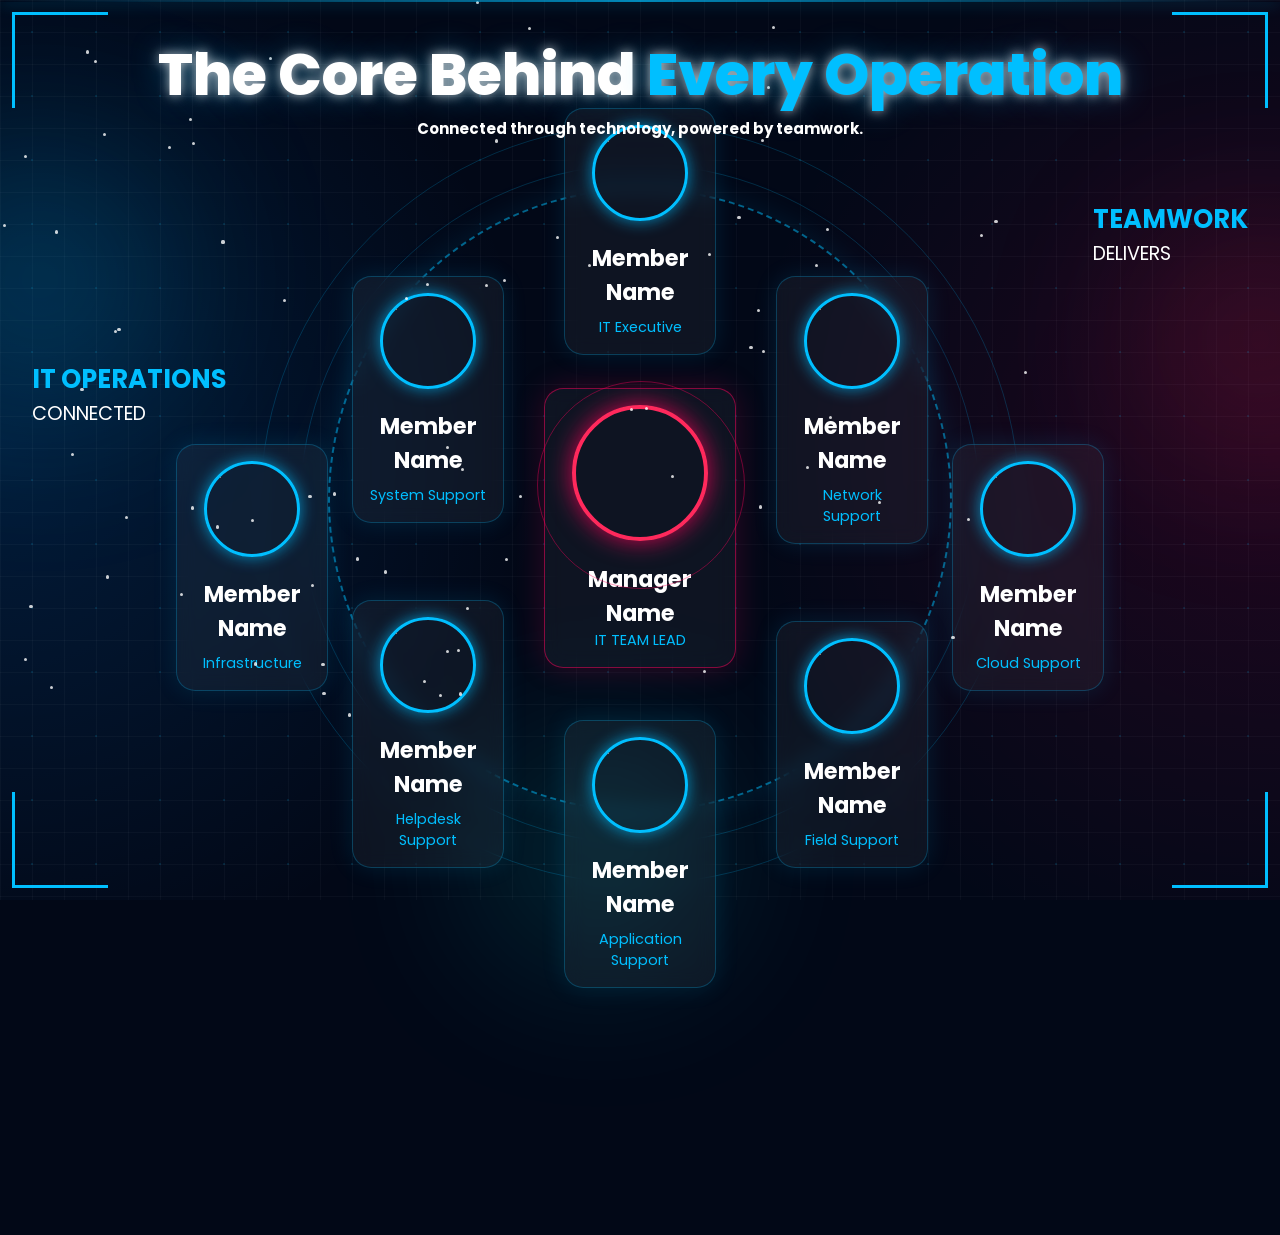
==== index.html @ b1c2d2b2 "Rename DTDC.html to index.html" ====
<!DOCTYPE html>
<html lang="en">

<head>

    <meta charset="UTF-8">
    <meta name="viewport" content="width=device-width, initial-scale=1.0">

    <title>DTDC IT Team</title>

    <link rel="stylesheet" href="style.css">

    <!-- Google Font -->
    <link href="https://fonts.googleapis.com/css2?family=Poppins:wght@300;400;500;600;700;800&display=swap"
        rel="stylesheet">

</head>

<body>
<div class="particles"></div>
<div class="scanner"></div>
    <!-- Background -->
    <div class="background"></div>
    <div class="grid">
<div class="glow glow1"></div>
<div class="glow glow2"></div>
<div class="glow glow3"></div>
</div>
    <!-- HUD Corners -->
    <div class="corner top-left"></div>
    <div class="corner top-right"></div>
    <div class="corner bottom-left-corner"></div>
    <div class="corner bottom-right-corner"></div>

    <!-- Side Text -->
    <div class="side-text left-side">
        <h2>IT OPERATIONS</h2>
        <span>CONNECTED</span>
    </div>

    <div class="side-text right-side">
        <h2>TEAMWORK</h2>
        <span>DELIVERS</span>
    </div>

    <!-- Hero -->
    <section class="hero">

        <!-- Heading -->
        <div class="heading">

            <h1>
                The Core Behind
                <span>Every Operation</span>
            </h1>

            <h3>
                Connected through technology, powered by teamwork.
            </h3>

        </div>

        <!-- Team Wrapper -->
        <div class="team-wrapper">
<div class="ring ring1"></div>
<div class="ring ring2"></div>
            <!-- Main Circle -->
            <div class="main-circle"></div>

            <!-- SVG Connection Lines -->
            <svg class="connections">

                <line x1="700" y1="400" x2="700" y2="170" />

                <line x1="700" y1="400" x2="420" y2="220" />

                <line x1="700" y1="400" x2="980" y2="220" />

                <line x1="700" y1="400" x2="280" y2="400" />

                <line x1="700" y1="400" x2="1120" y2="400" />

                <line x1="700" y1="400" x2="420" y2="620" />

                <line x1="700" y1="400" x2="980" y2="620" />

                <line x1="700" y1="400" x2="700" y2="760" />

            </svg>

            <!-- Top -->
            <div class="card top">

                <img src="images/member1.jpg">

                <h3>Member Name</h3>

                <p>IT Executive</p>

            </div>

            <!-- Upper Left -->
            <div class="card upper-left">

                <img src="images/member2.jpg">

                <h3>Member Name</h3>

                <p>System Support</p>

            </div>

            <!-- Upper Right -->
            <div class="card upper-right">

                <img src="images/member3.jpg">

                <h3>Member Name</h3>

                <p>Network Support</p>

            </div>

            <!-- Left -->
            <div class="card left">

                <img src="images/member4.jpg">

                <h3>Member Name</h3>

                <p>Infrastructure</p>

            </div>

            <!-- Right -->
            <div class="card right">

                <img src="images/member5.jpg">

                <h3>Member Name</h3>

                <p>Cloud Support</p>

            </div>

            <!-- Bottom Left -->
            <div class="card bottom-left">

                <img src="images/member6.jpg">

                <h3>Member Name</h3>

                <p>Helpdesk Support</p>

            </div>

            <!-- Bottom Right -->
            <div class="card bottom-right">

                <img src="images/member7.jpg">

                <h3>Member Name</h3>

                <p>Field Support</p>

            </div>

            <!-- Bottom -->
            <div class="card bottom">

                <img src="images/member8.jpg">

                <h3>Member Name</h3>

                <p>Application Support</p>

            </div>

            <!-- Manager -->
            <div class="manager">

                <div class="manager-ring"></div>

                <img src="images/manager.jpg">

                <h2>Manager Name</h2>

                <span>IT TEAM LEAD</span>

            </div>

        </div>

    </section>

    <script src="script.js"></script>

</body>

</html>
---- style.css ----
* {

    margin: 0;
    padding: 0;
    box-sizing: border-box;
}

body {

    font-family: 'Poppins', sans-serif;

    overflow-x: hidden;

    background: #020817;

    color: white;
}
/* Floating Particles */

.particles::before,
.particles::after {

    content: "";

    position: fixed;

    width: 100%;
    height: 100%;

    background-image:
        radial-gradient(#00bfff 1px, transparent 1px);

    background-size: 80px 80px;

    opacity: 0.08;

    animation:
        moveParticles 20s linear infinite;

    z-index: -1;
}

.particles::after {

    animation-direction: reverse;

    opacity: 0.05;
}
/* Scanner */

.scanner {

    position: fixed;

    width: 100%;
    height: 3px;

    background:
        linear-gradient(to right,
            transparent,
            #00bfff,
            transparent);

    top: 0;

    box-shadow:
        0 0 20px #00bfff;

    animation:
        scan 6s linear infinite;

    z-index: 2;

    opacity: 0.7;
}
/* Background */

.background {

    position: fixed;

    width: 100%;
    height: 100%;

    background:
        radial-gradient(circle at left,
            rgba(0, 140, 255, 0.15),
            transparent 40%),

        radial-gradient(circle at right,
            rgba(255, 0, 90, 0.12),
            transparent 40%),

        #020817;

    z-index: -3;
}

/* Grid */

.grid {

    position: fixed;

    width: 100%;
    height: 100%;

    background-image:
        linear-gradient(rgba(255,255,255,0.03) 1px,
            transparent 1px),

        linear-gradient(90deg,
            rgba(255,255,255,0.03) 1px,
            transparent 1px);

    background-size: 40px 40px;

    z-index: -2;
    animation:
    gridMove 20s linear infinite;
}
/* AI Glow Orbs */

.glow {

    position: fixed;

    border-radius: 50%;

    filter: blur(120px);

    opacity: 0.25;

    z-index: -1;

    animation:
        floatGlow 10s ease-in-out infinite;
}

/* Blue */

.glow1 {

    width: 300px;
    height: 300px;

    background: #00bfff;

    left: -100px;
    top: 200px;
}

/* Red */

.glow2 {

    width: 250px;
    height: 250px;

    background: #ff295c;

    right: -100px;
    top: 300px;

    animation-delay: 2s;
}

/* Cyan */

.glow3 {

    width: 220px;
    height: 220px;

    background: cyan;

    bottom: -50px;
    left: 40%;

    animation-delay: 4s;
}
/* Hero */

.hero {

    width: 100%;
    min-height: 100vh;

    display: flex;
    flex-direction: column;

    align-items: center;
}

/* Heading */

.heading {

   

    margin-top: 40px;

    text-align: center;

    position: relative;

    z-index: 10;

}

.heading h1 {

    font-size: 72px;

    font-weight: 800;

    text-shadow:
        0 0 15px rgba(255,255,255,0.7),
        0 0 40px rgba(0,191,255,0.4);
}

.heading span {

    color: #00bfff;
}

.heading p {

    margin-top: 15px;

    color: #d1d5db;

    font-size: 22px;
}

/* Team Wrapper */

.team-wrapper {

    position: relative;

    width: 1400px;
    height: 980px;

    margin-top: 20px;
}
.ring {

    position: absolute;

    border-radius: 50%;

    border:
        1px solid rgba(0,191,255,0.2);

    animation:
        rotateCircle 20s linear infinite;
}

/* Ring 1 */

.ring1 {

    width: 850px;
    height: 850px;

    top: 10px;
    left: 275px;
}

/* Ring 2 */

.ring2 {

    width: 950px;
    height: 950px;

    top: -40px;
    left: 225px;

    animation-direction: reverse;
}
/* Main Circle */

.main-circle {

    position: absolute;

    width: 780px;
    height: 780px;

    border-radius: 50%;

    border:
        3px dashed rgba(0,191,255,0.5);

    top: 40px;
    left: 310px;

    box-shadow:
        0 0 40px rgba(0,191,255,0.1);

    animation:
        rotateCircle 40s linear infinite;
}

/* Connections */

.connections {

    .connections {

    position: absolute;

    width: 100%;
    height: 100%;

    z-index: 1;
}
}

.connections line {

    stroke: #00bfff;

    stroke-width: 3;

    filter:
        drop-shadow(0 0 8px rgba(0,191,255,0.8));
}

/* Cards */

.card,
.manager {

    position: absolute;

    width: 190px;

    padding: 20px;

    border-radius: 24px;

    background:
        rgba(255,255,255,0.05);

    border:
        1px solid rgba(0,191,255,0.25);

    backdrop-filter: blur(12px);

    text-align: center;

    transition: 0.4s ease;

    box-shadow:
        0 0 30px rgba(0,191,255,0.12);
}

/* Hover */

.card:hover,
.manager:hover {

    transform:
        translateY(-10px)
        scale(1.05);
}

/* Images */

.card img,
.manager img {

    width: 120px;
    height: 120px;

    object-fit: cover;

    border-radius: 50%;

    border:
        4px solid #00bfff;

    box-shadow:
        0 0 20px rgba(0,191,255,0.7);
}

/* Text */

.card h3,
.manager h2 {

    margin-top: 15px;

    font-size: 28px;
}

.card p,
.manager span {

    margin-top: 10px;

    color: #00bfff;

    font-size: 18px;
}

/* Manager */

.manager {

    width: 240px;

    top: 290px;
    left: 580px;

    border:
        1px solid rgba(255,0,90,0.5);

    box-shadow:
        0 0 40px rgba(255,0,90,0.2);
}

.manager img {

    width: 170px;
    height: 170px;

    border:
        5px solid #ff295c;

    box-shadow:
        0 0 30px rgba(255,0,90,0.8);
}

/* Ring */

.manager-ring {

    position: absolute;

    width: 260px;
    height: 260px;

    border-radius: 50%;

    border:
        2px solid rgba(255,0,90,0.4);

    top: -10px;
    left: -10px;

    animation:
        pulseRing 3s infinite;
}

/* Positions */

.top {

    top: -60px;
    left: 605px;
}

.upper-left {

    top: 150px;
    left: 340px;
}

.upper-right {

    top: 150px;
    right: 340px;
}

.left {

    top: 360px;
    left: 120px;
}

.right {

    top: 360px;
    right: 120px;
}

.bottom-left {

    bottom: 90px;
    left: 340px;
}

.bottom-right {

    bottom: 90px;
    right: 340px;
}

.bottom {

    bottom: -60px;
    left: 605px;
}

/* Side Text */

.side-text {

    position: fixed;

    z-index: 10;
}

.left-side {

    left: 40px;
    top: 450px;
}

.right-side {

    right: 40px;
    top: 250px;
}

.side-text h2 {

    color: #00bfff;

    font-size: 32px;
}

.side-text span {

    color: white;

    font-size: 24px;
}

/* HUD Corners */

.corner {

    position: fixed;

    width: 120px;
    height: 120px;

    border: 4px solid #00bfff;

    z-index: 10;
}

.top-left {

    top: 15px;
    left: 15px;

    border-right: none;
    border-bottom: none;
}

.top-right {

    top: 15px;
    right: 15px;

    border-left: none;
    border-bottom: none;
}

.bottom-left-corner {

    bottom: 15px;
    left: 15px;

    border-right: none;
    border-top: none;
}

.bottom-right-corner {

    bottom: 15px;
    right: 15px;

    border-left: none;
    border-top: none;
}

/* Animations */

@keyframes rotateCircle {

    from {
        transform: rotate(0deg);
    }

    to {
        transform: rotate(360deg);
    }
}

@keyframes pulseRing {

    0% {

        transform: scale(1);

        opacity: 1;
    }

    50% {

        transform: scale(1.05);

        opacity: 0.7;
    }

    100% {

        transform: scale(1);

        opacity: 1;
    }
}

/* Responsive */

@media(max-width: 1500px) {

    body {

        zoom: 80%;
    }
}
/* Stars */

.star {

    position: fixed;

    width: 4px;
    height: 4px;

    background: white;

    border-radius: 50%;

    opacity: 0.8;

    animation:
        blink infinite alternate;
}

@keyframes blink {

    from {

        opacity: 0.2;
    }

    to {

        opacity: 1;
    }
}
@keyframes floatGlow {

    0% {

        transform:
            translateY(0px)
            scale(1);
    }

    50% {

        transform:
            translateY(-40px)
            scale(1.1);
    }

    100% {

        transform:
            translateY(0px)
            scale(1);
    }
}

@keyframes moveParticles {

    from {

        transform:
            translateY(0);
    }

    to {

        transform:
            translateY(-100px);
    }
}

@keyframes scan {

    from {

        top: -10%;
    }

    to {

        top: 110%;
    }
}

@keyframes gridMove {

    from {

        background-position: 0 0;
    }

    to {

        background-position: 80px 80px;
    }
}
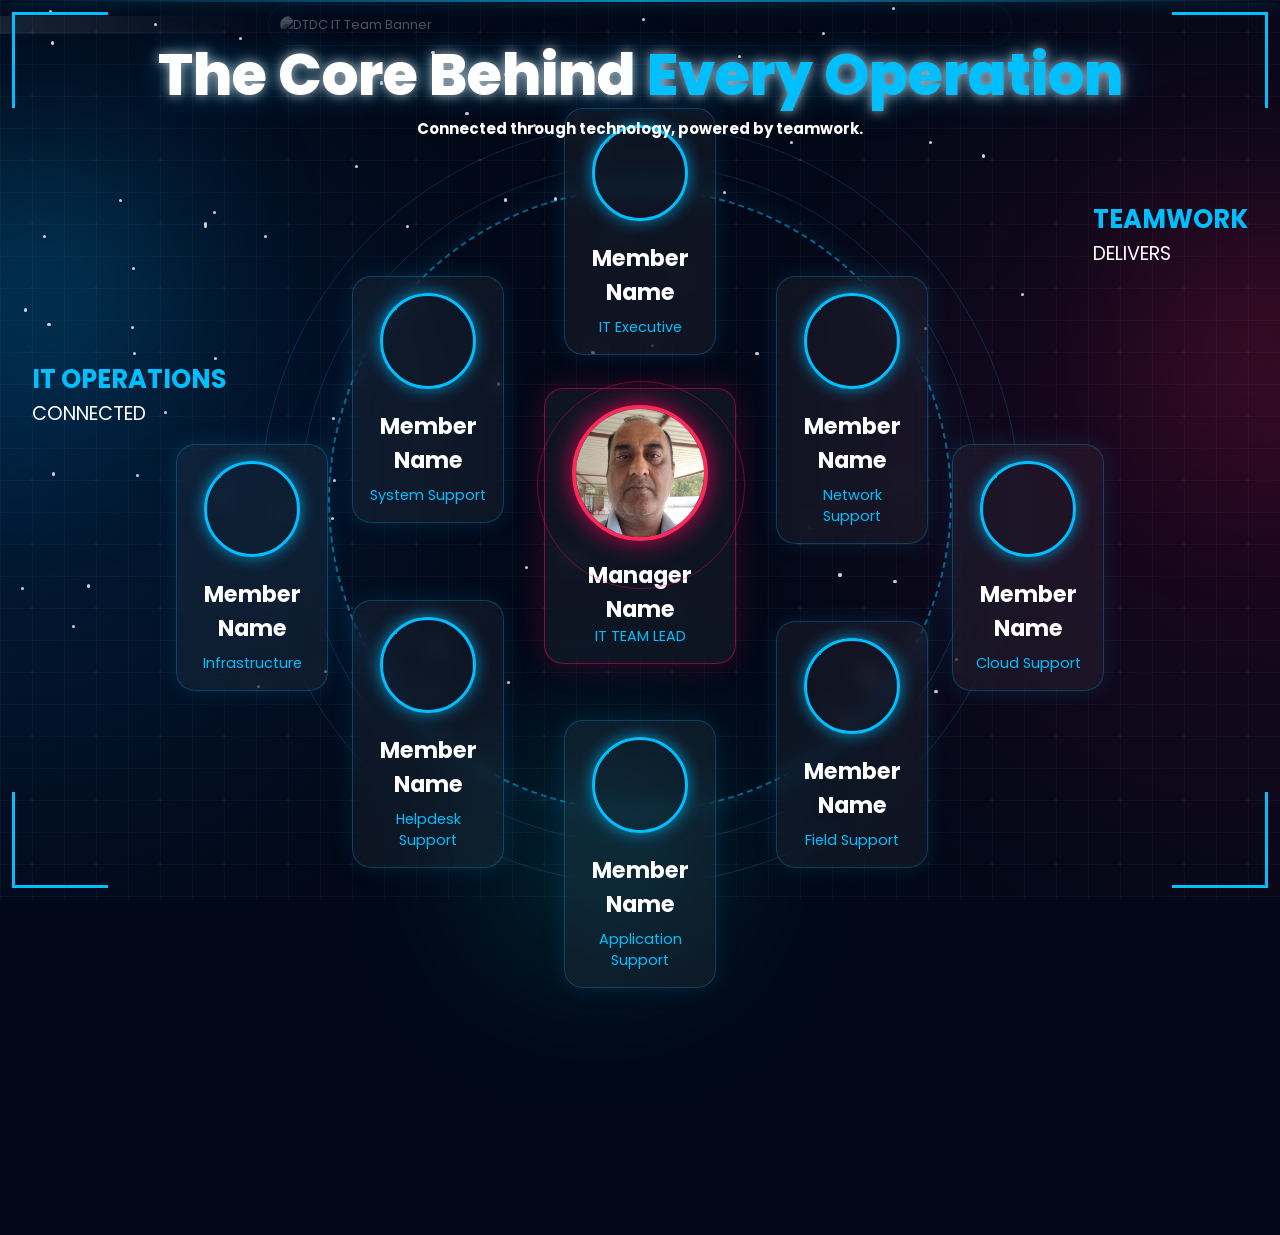
==== commit 6b20c4b6: "fixed github pages structure" ====
--- a/index.html
+++ b/index.html
@@ -45,7 +45,10 @@
 
     <!-- Hero -->
     <section class="hero">
-
+<div class="dtdc-banner">
+    <img src="images/images/dtdc-banner.jpg" alt="DTDC IT Team Banner">
+    <div class="banner-glow"></div>
+</div>
         <!-- Heading -->
         <div class="heading">
 
--- a/style.css
+++ b/style.css
@@ -731,4 +731,126 @@
 
         background-position: 80px 80px;
     }
+}
+/* ==========================
+   DTDC AI COMMAND CENTER
+========================== */
+
+.dtdc-banner{
+    position:absolute;
+    top:20px;
+    left:50%;
+    transform:translateX(-50%);
+    width:900px;
+    opacity:.30;
+    z-index:0;
+    pointer-events:none;
+    animation:bannerFloat 8s ease-in-out infinite;
+}
+
+.dtdc-banner img{
+    width:100%;
+    border-radius:24px;
+
+    filter:
+        drop-shadow(0 0 20px rgba(0,191,255,.6))
+        drop-shadow(0 0 40px rgba(255,41,92,.35));
+}
+
+.banner-glow{
+    position:absolute;
+    inset:-15px;
+
+    border-radius:30px;
+
+    border:1px solid rgba(0,191,255,.25);
+
+    animation:pulseBanner 3s ease-in-out infinite;
+}
+
+.heading{
+    position:relative;
+    z-index:20;
+}
+
+.team-wrapper{
+    z-index:10;
+}
+
+@keyframes bannerFloat{
+
+    0%{
+        transform:
+        translateX(-50%)
+        translateY(0px);
+    }
+
+    50%{
+        transform:
+        translateX(-50%)
+        translateY(-12px);
+    }
+
+    100%{
+        transform:
+        translateX(-50%)
+        translateY(0px);
+    }
+}
+
+@keyframes pulseBanner{
+
+    0%{
+        opacity:.3;
+        transform:scale(1);
+    }
+
+    50%{
+        opacity:1;
+        transform:scale(1.02);
+    }
+
+    100%{
+        opacity:.3;
+        transform:scale(1);
+    }
+}
+
+/* Electric Scan */
+
+.dtdc-banner::before{
+
+    content:"";
+
+    position:absolute;
+
+    top:0;
+    left:-100%;
+
+    width:100%;
+    height:100%;
+
+    border-radius:24px;
+
+    background:
+    linear-gradient(
+        90deg,
+        transparent,
+        rgba(255,255,255,.4),
+        transparent
+    );
+
+    animation:
+    electricSweep 6s linear infinite;
+}
+
+@keyframes electricSweep{
+
+    from{
+        left:-100%;
+    }
+
+    to{
+        left:120%;
+    }
 }
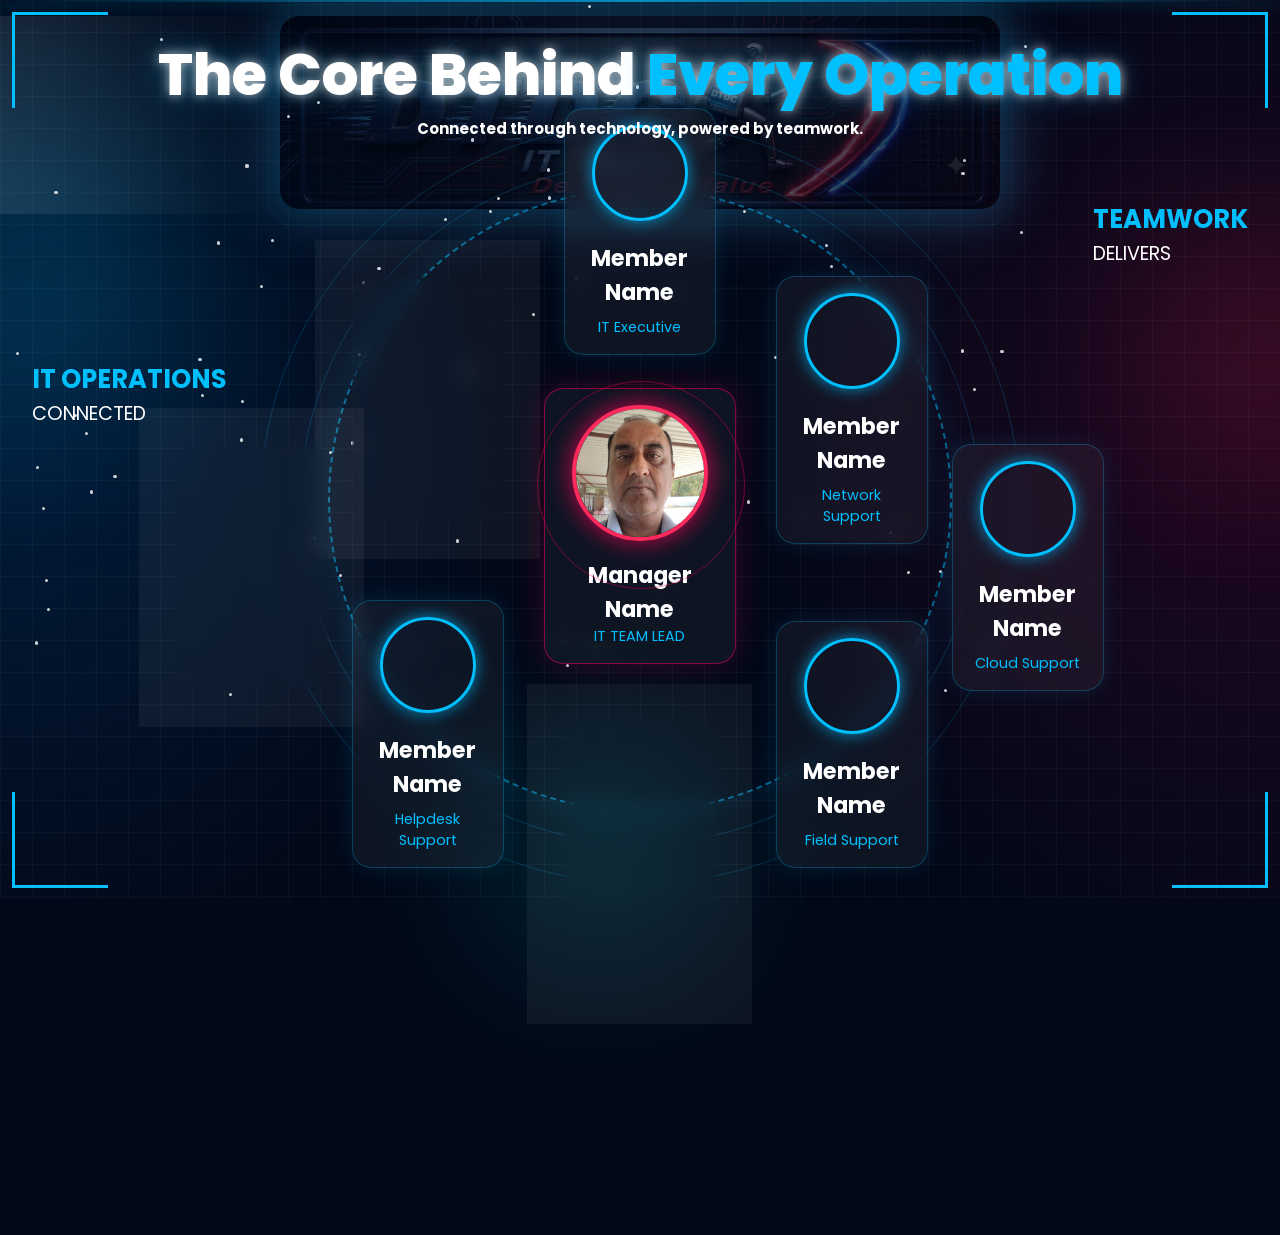
==== commit f3b4f772: "Updated website" ====
--- a/index.html
+++ b/index.html
@@ -46,7 +46,7 @@
     <!-- Hero -->
     <section class="hero">
 <div class="dtdc-banner">
-    <img src="images/images/dtdc-banner.jpg" alt="DTDC IT Team Banner">
+    <img src="images/dtdc-banner.jpg" alt="DTDC IT Team Banner">
     <div class="banner-glow"></div>
 </div>
         <!-- Heading -->
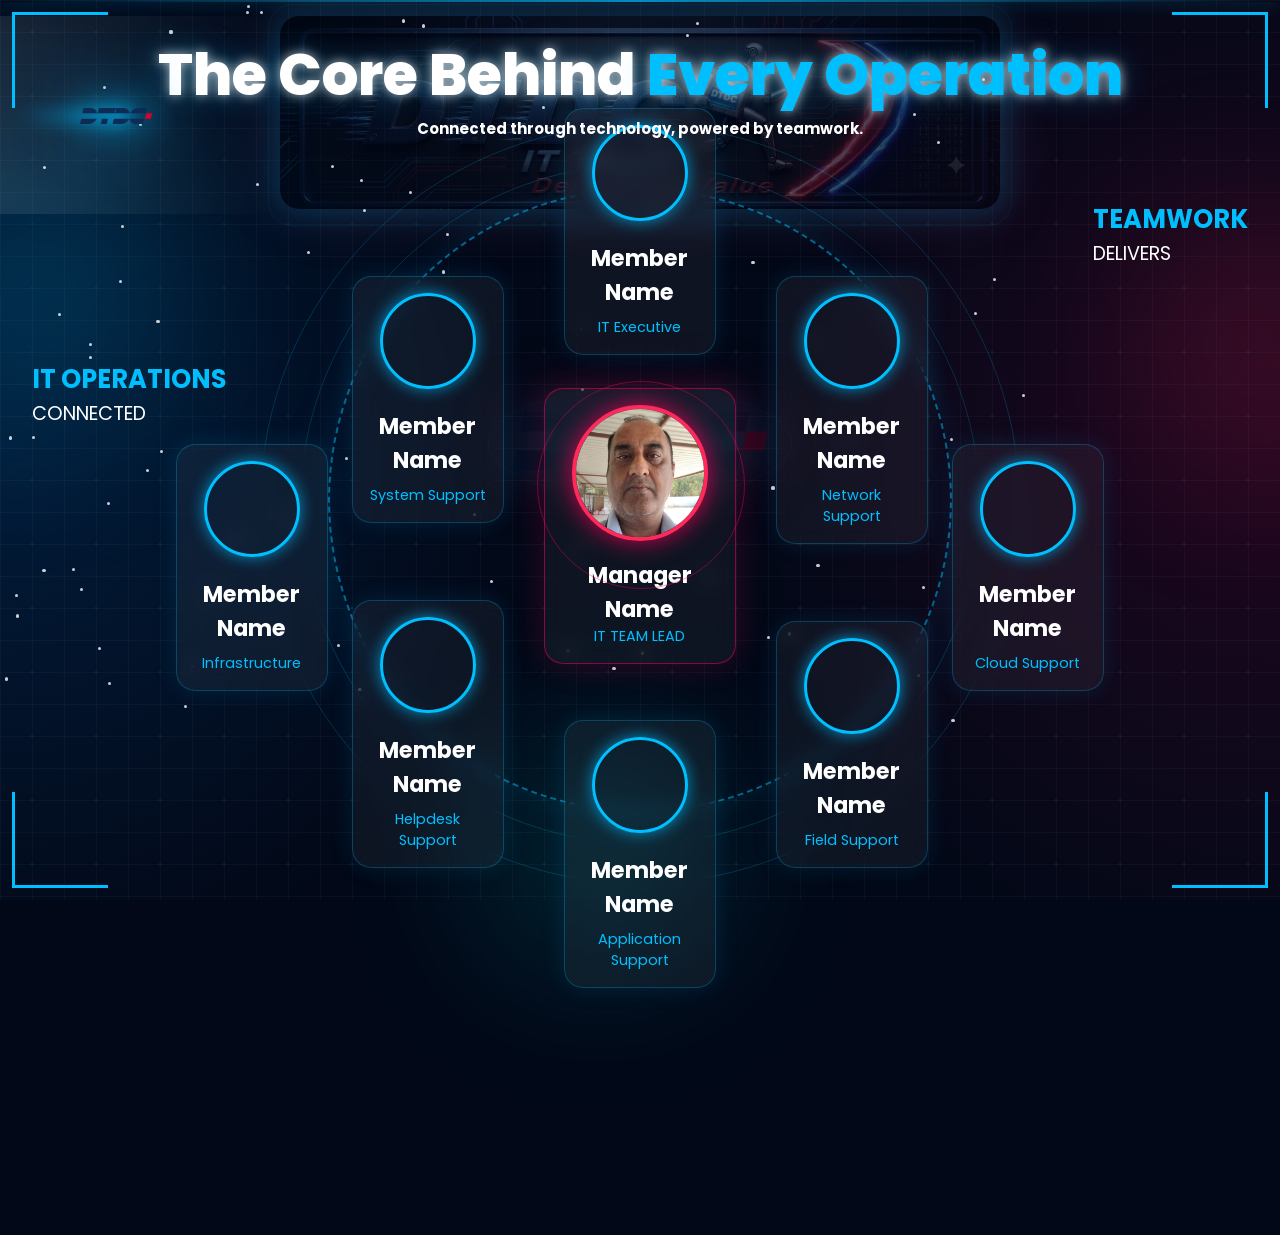
==== commit 400c32cd: "Updated Website" ====
--- a/index.html
+++ b/index.html
@@ -178,7 +178,9 @@
                 <p>Application Support</p>
 
             </div>
-
+<div class="dtdc-core">
+    <img src="images/dtdc-logo.png" alt="DTDC">
+</div>
             <!-- Manager -->
             <div class="manager">
 
@@ -195,7 +197,10 @@
         </div>
 
     </section>
-
+<!-- DTDC AI Drone -->
+<div class="ai-drone">
+    <img src="images/dtdc-logo.png" alt="DTDC AI">
+</div>
     <script src="script.js"></script>
 
 </body>
--- a/style.css
+++ b/style.css
@@ -853,4 +853,206 @@
     to{
         left:120%;
     }
+}
+/* ==========================
+   DTDC AI DRONE
+========================== */
+
+.ai-drone {
+
+    position: fixed;
+
+    width: 90px;
+    height: 90px;
+
+    top: 100px;
+    left: 100px;
+
+    z-index: 999;
+
+    pointer-events: none;
+
+    animation:
+        droneFloat 12s linear infinite;
+}
+
+.ai-drone img {
+
+    width: 100%;
+    height: 100%;
+
+    object-fit: contain;
+
+    filter:
+        drop-shadow(0 0 20px #00bfff)
+        drop-shadow(0 0 40px #00bfff);
+
+    animation:
+        droneSpin 10s linear infinite;
+}
+
+/* Glow trail */
+
+.ai-drone::before {
+
+    content: "";
+
+    position: absolute;
+
+    width: 140px;
+    height: 20px;
+
+    left: -80px;
+    top: 35px;
+
+    background:
+        linear-gradient(
+            to right,
+            transparent,
+            rgba(0,191,255,0.7)
+        );
+
+    filter: blur(10px);
+
+    z-index: -1;
+}
+
+@keyframes droneSpin {
+
+    from {
+        transform: rotate(0deg);
+    }
+
+    to {
+        transform: rotate(360deg);
+    }
+}
+
+@keyframes droneFloat {
+
+    0% {
+
+        top: 120px;
+        left: 100px;
+    }
+
+    25% {
+
+        top: 180px;
+        left: 80%;
+    }
+
+    50% {
+
+        top: 70%;
+        left: 75%;
+    }
+
+    75% {
+
+        top: 65%;
+        left: 10%;
+    }
+
+    100% {
+
+        top: 120px;
+        left: 100px;
+    }
+}
+/* DTDC Hologram Core */
+
+.dtdc-core{
+
+    position:absolute;
+
+    top:320px;
+    left:540px;
+
+    width:320px;
+
+    opacity:.18;
+
+    z-index:0;
+
+    animation:
+        coreFloat 6s ease-in-out infinite;
+}
+
+.dtdc-core img{
+
+    width:100%;
+
+    filter:
+        drop-shadow(0 0 25px #00bfff)
+        drop-shadow(0 0 50px #ff295c);
+}
+
+.dtdc-core::before{
+
+    content:"";
+
+    position:absolute;
+
+    inset:-30px;
+
+    border-radius:50%;
+
+    border:2px solid rgba(0,191,255,.25);
+
+    animation:
+        rotateCore 20s linear infinite;
+}
+
+.dtdc-core::after{
+
+    content:"";
+
+    position:absolute;
+
+    inset:-60px;
+
+    border-radius:50%;
+
+    border:1px dashed rgba(255,41,92,.25);
+
+    animation:
+        rotateCoreReverse 30s linear infinite;
+}
+
+@keyframes coreFloat{
+
+    0%{
+        transform:translateY(0);
+    }
+
+    50%{
+        transform:translateY(-12px);
+    }
+
+    100%{
+        transform:translateY(0);
+    }
+}
+
+@keyframes rotateCore{
+
+    from{
+        transform:rotate(0deg);
+    }
+
+    to{
+        transform:rotate(360deg);
+    }
+}
+
+@keyframes rotateCoreReverse{
+
+    from{
+        transform:rotate(360deg);
+    }
+
+    to{
+        transform:rotate(0deg);
+    }
 }
